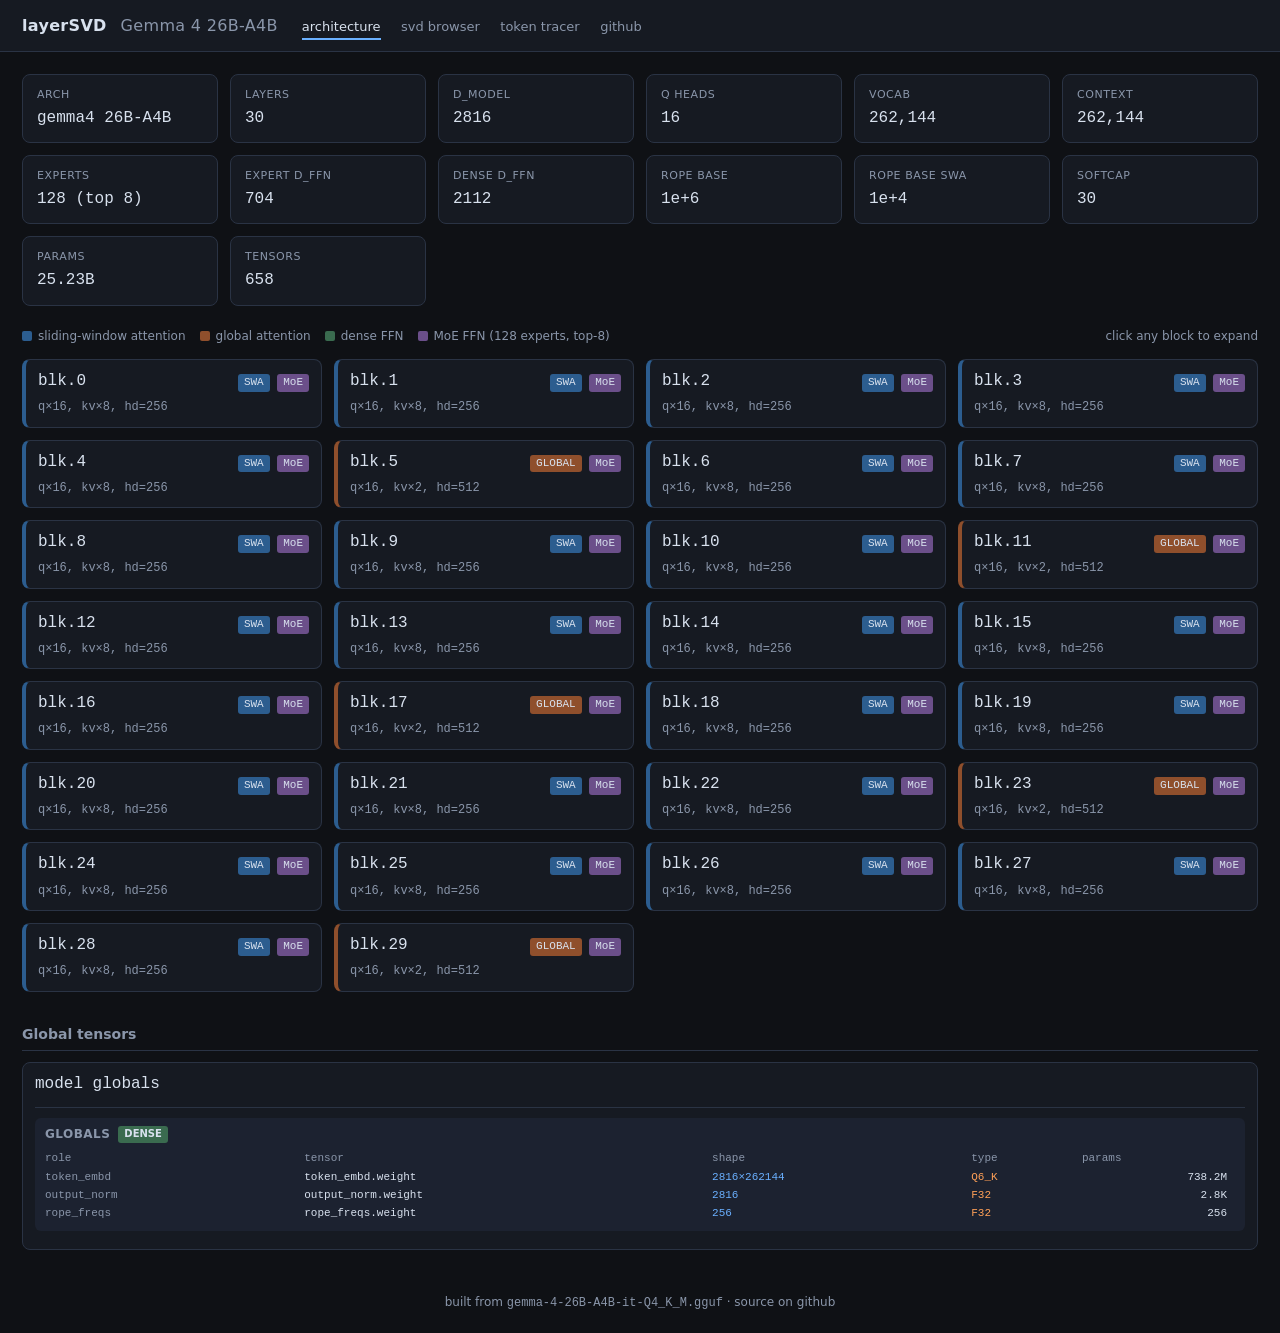
==== docs/index.html @ 393f5fd6 "Initial layerSVD: Gemma 4 26B-A4B architecture map, SVD bases, and concept tracer Static GitHub Page" ====
<!doctype html>
<html lang="en">
<head>
<meta charset="utf-8">
<title>layerSVD — Gemma 4 26B-A4B architecture map</title>
<meta name="viewport" content="width=device-width,initial-scale=1">
<link rel="stylesheet" href="css/style.css">
</head>
<body>
<header class="topbar">
  <h1>layerSVD <span class="muted">Gemma 4 26B-A4B</span></h1>
  <nav>
    <a class="active" href="index.html">architecture</a>
    <a href="svd.html">svd browser</a>
    <a href="trace.html">token tracer</a>
    <a href="https://github.com/vinnylarouge/layerSVD" target="_blank" rel="noopener">github</a>
  </nav>
</header>

<main>
  <section id="model-summary"></section>

  <div class="legend">
    <span><span class="swatch" style="background:var(--swa)"></span>sliding-window attention</span>
    <span><span class="swatch" style="background:var(--global)"></span>global attention</span>
    <span><span class="swatch" style="background:var(--dense)"></span>dense FFN</span>
    <span><span class="swatch" style="background:var(--moe)"></span>MoE FFN (128 experts, top-8)</span>
    <span style="margin-left:auto;color:var(--text-dim)">click any block to expand</span>
  </div>

  <div id="layers" class="layers"></div>

  <section style="margin-top:32px">
    <h2 style="font-size:14px; color:var(--text-dim); border-bottom:1px solid var(--border); padding-bottom:6px;">Global tensors</h2>
    <div id="globals" class="layers"></div>
  </section>
</main>

<footer>
  built from <code>gemma-4-26B-A4B-it-Q4_K_M.gguf</code> &middot;
  <a href="https://github.com/vinnylarouge/layerSVD">source on github</a>
</footer>

<script src="js/d3.v7.min.js"></script>
<script src="js/data_loader.js"></script>
<script src="js/arch.js"></script>
</body>
</html>
---- docs/css/style.css ----
/* layerSVD shared styles */

:root {
  --bg: #0f1115;
  --panel: #161a22;
  --panel-2: #1c2230;
  --border: #2a3344;
  --text: #d8e1ee;
  --text-dim: #8a96aa;
  --accent: #6ab0ff;
  --accent-warm: #ffa057;
  --swa: #2c5d8f;
  --global: #8f4f2c;
  --moe: #6b4f8a;
  --dense: #3a6b4f;
  --good: #57c98a;
  --warn: #ffcb47;
  --bad: #ff6f6f;
  --mono: ui-monospace, "SF Mono", "Cascadia Code", Menlo, Consolas, monospace;
}

* { box-sizing: border-box; }

html, body {
  margin: 0;
  padding: 0;
  background: var(--bg);
  color: var(--text);
  font-family: system-ui, -apple-system, "Segoe UI", Roboto, Helvetica, Arial, sans-serif;
  font-size: 14px;
  line-height: 1.45;
}

a { color: var(--accent); text-decoration: none; }
a:hover { text-decoration: underline; }

.topbar {
  display: flex;
  align-items: baseline;
  gap: 24px;
  padding: 14px 22px;
  background: var(--panel);
  border-bottom: 1px solid var(--border);
  position: sticky;
  top: 0;
  z-index: 10;
}
.topbar h1 {
  margin: 0;
  font-size: 16px;
  font-weight: 600;
  letter-spacing: 0.02em;
}
.topbar h1 span.muted {
  color: var(--text-dim);
  font-weight: 400;
  margin-left: 8px;
}
.topbar nav a {
  margin-right: 16px;
  font-size: 13px;
  color: var(--text-dim);
}
.topbar nav a.active { color: var(--text); border-bottom: 2px solid var(--accent); padding-bottom: 4px; }

main {
  padding: 22px;
  max-width: 1400px;
  margin: 0 auto;
}

.summary {
  display: grid;
  grid-template-columns: repeat(auto-fit, minmax(180px, 1fr));
  gap: 12px;
  margin-bottom: 22px;
}
.summary .card {
  background: var(--panel);
  border: 1px solid var(--border);
  border-radius: 8px;
  padding: 12px 14px;
}
.summary .card .label { color: var(--text-dim); font-size: 11px; text-transform: uppercase; letter-spacing: 0.05em; margin-bottom: 4px; }
.summary .card .value { font-family: var(--mono); font-size: 16px; }

.legend {
  display: flex;
  gap: 14px;
  margin-bottom: 14px;
  font-size: 12px;
  color: var(--text-dim);
  flex-wrap: wrap;
}
.legend .swatch {
  display: inline-block;
  width: 10px; height: 10px;
  border-radius: 2px;
  margin-right: 6px;
  vertical-align: middle;
}

.layers {
  display: grid;
  grid-template-columns: repeat(auto-fill, minmax(280px, 1fr));
  gap: 12px;
}
.layer-card {
  background: var(--panel);
  border: 1px solid var(--border);
  border-radius: 8px;
  padding: 10px 12px;
  cursor: pointer;
  transition: border-color .12s, transform .12s;
}
.layer-card:hover { border-color: var(--accent); transform: translateY(-1px); }
.layer-card.swa { border-left: 4px solid var(--swa); }
.layer-card.global { border-left: 4px solid var(--global); }
.layer-card.expanded { grid-column: 1 / -1; }
.layer-card .head {
  display: flex;
  align-items: baseline;
  justify-content: space-between;
  margin-bottom: 6px;
}
.layer-card .head .num { font-family: var(--mono); font-size: 16px; }
.layer-card .head .tags { font-size: 11px; color: var(--text-dim); }
.layer-card .head .tags .tag {
  display: inline-block;
  padding: 1px 6px;
  border-radius: 3px;
  margin-left: 4px;
  background: var(--panel-2);
  color: var(--text);
  font-family: var(--mono);
}
.layer-card .head .tags .tag.swa { background: var(--swa); }
.layer-card .head .tags .tag.global { background: var(--global); }
.layer-card .head .tags .tag.moe { background: var(--moe); }

.layer-card .summary-row {
  font-size: 12px;
  color: var(--text-dim);
  font-family: var(--mono);
}

.layer-detail {
  display: none;
  margin-top: 10px;
  border-top: 1px solid var(--border);
  padding-top: 10px;
}
.layer-card.expanded .layer-detail { display: block; }

.submodule {
  background: var(--panel-2);
  border-radius: 6px;
  padding: 8px 10px;
  margin-bottom: 8px;
}
.submodule h3 {
  margin: 0 0 6px 0;
  font-size: 12px;
  letter-spacing: 0.04em;
  text-transform: uppercase;
  color: var(--text-dim);
  display: flex;
  align-items: center;
  gap: 8px;
}
.submodule h3 .pill {
  font-size: 10px;
  padding: 1px 6px;
  border-radius: 3px;
  background: var(--bg);
  color: var(--text);
  letter-spacing: 0;
}
.submodule h3 .pill.dense { background: var(--dense); }
.submodule h3 .pill.moe { background: var(--moe); }

.tensor-table {
  width: 100%;
  font-family: var(--mono);
  font-size: 11px;
  border-collapse: collapse;
}
.tensor-table th {
  text-align: left;
  color: var(--text-dim);
  font-weight: 400;
  padding: 2px 8px 2px 0;
}
.tensor-table td {
  padding: 1px 8px 1px 0;
}
.tensor-table td.role { color: var(--text-dim); }
.tensor-table td.shape { color: var(--accent); }
.tensor-table td.type { color: var(--accent-warm); }
.tensor-table td.params { text-align: right; }

.tooltip {
  position: absolute;
  pointer-events: none;
  background: var(--panel-2);
  border: 1px solid var(--border);
  padding: 8px 10px;
  font-family: var(--mono);
  font-size: 11px;
  border-radius: 4px;
  z-index: 100;
  max-width: 320px;
}

footer {
  padding: 22px;
  text-align: center;
  color: var(--text-dim);
  font-size: 12px;
}
footer a { color: var(--text-dim); }
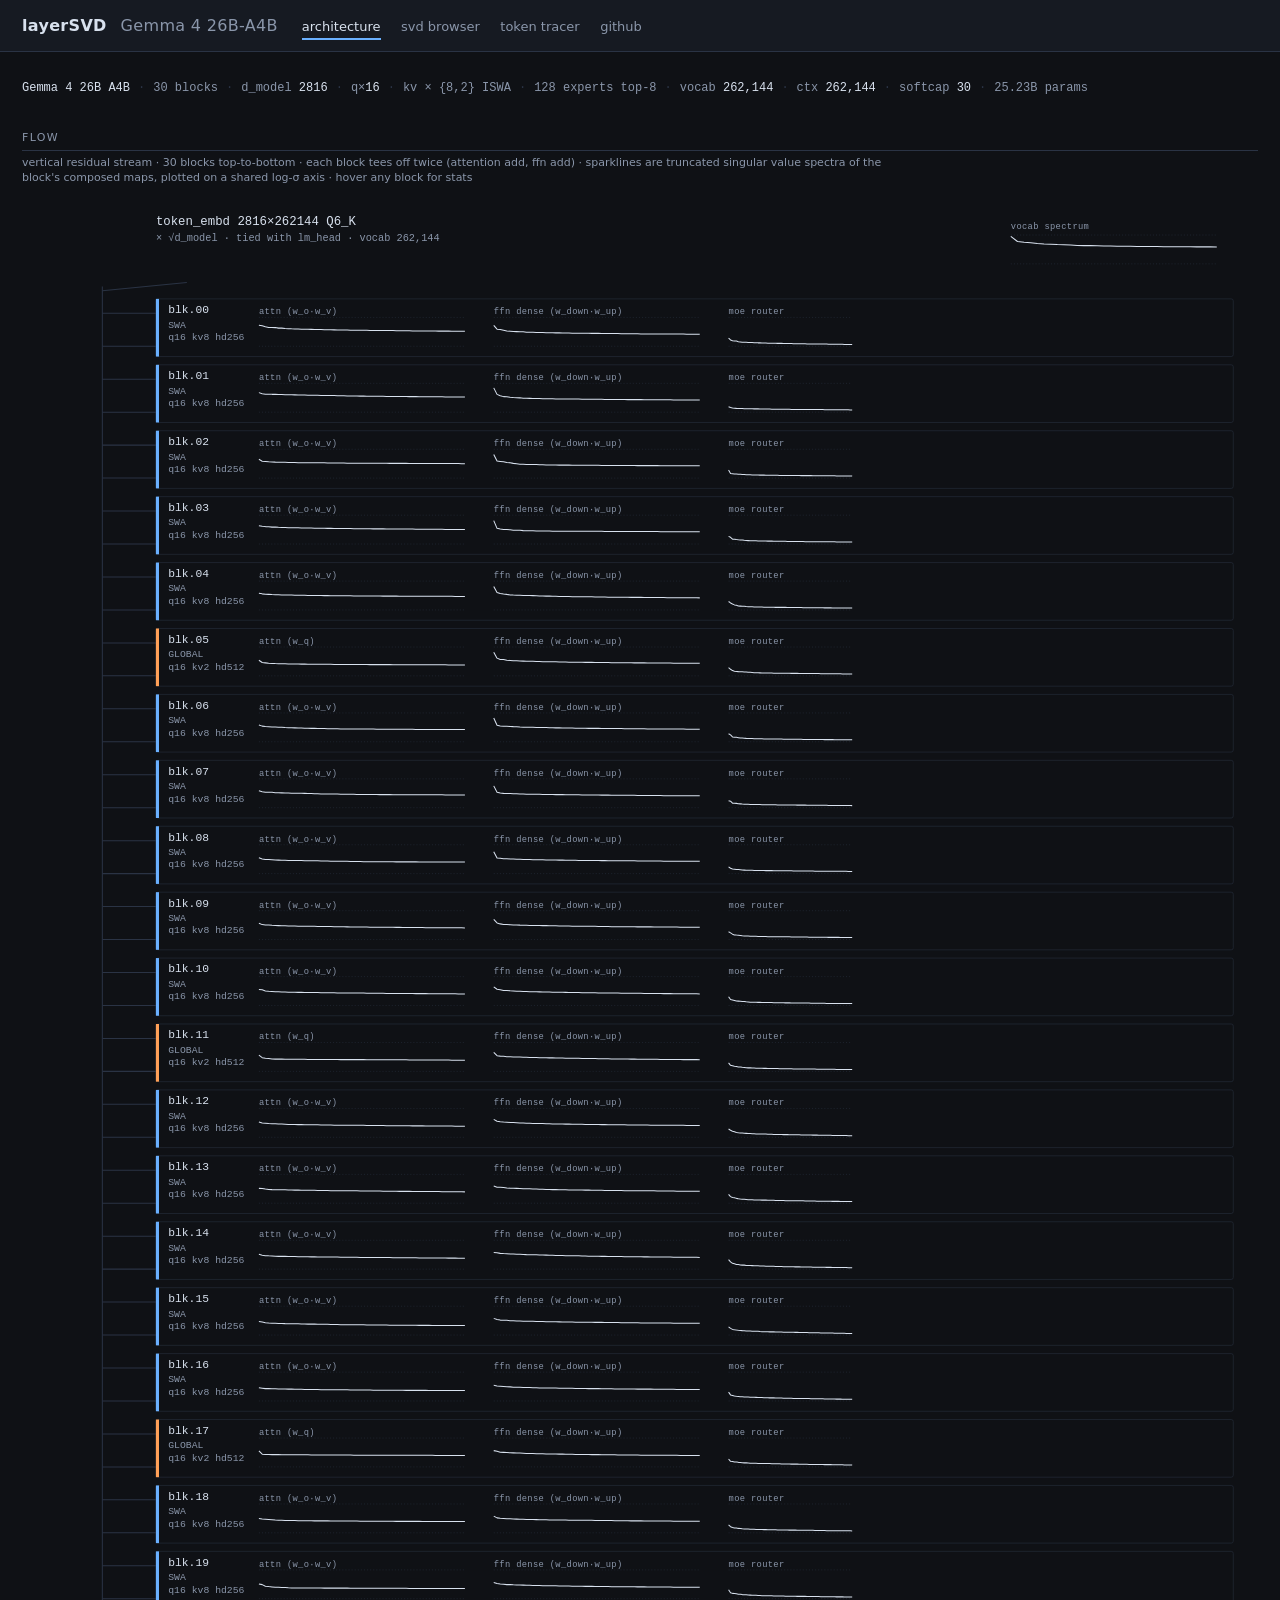
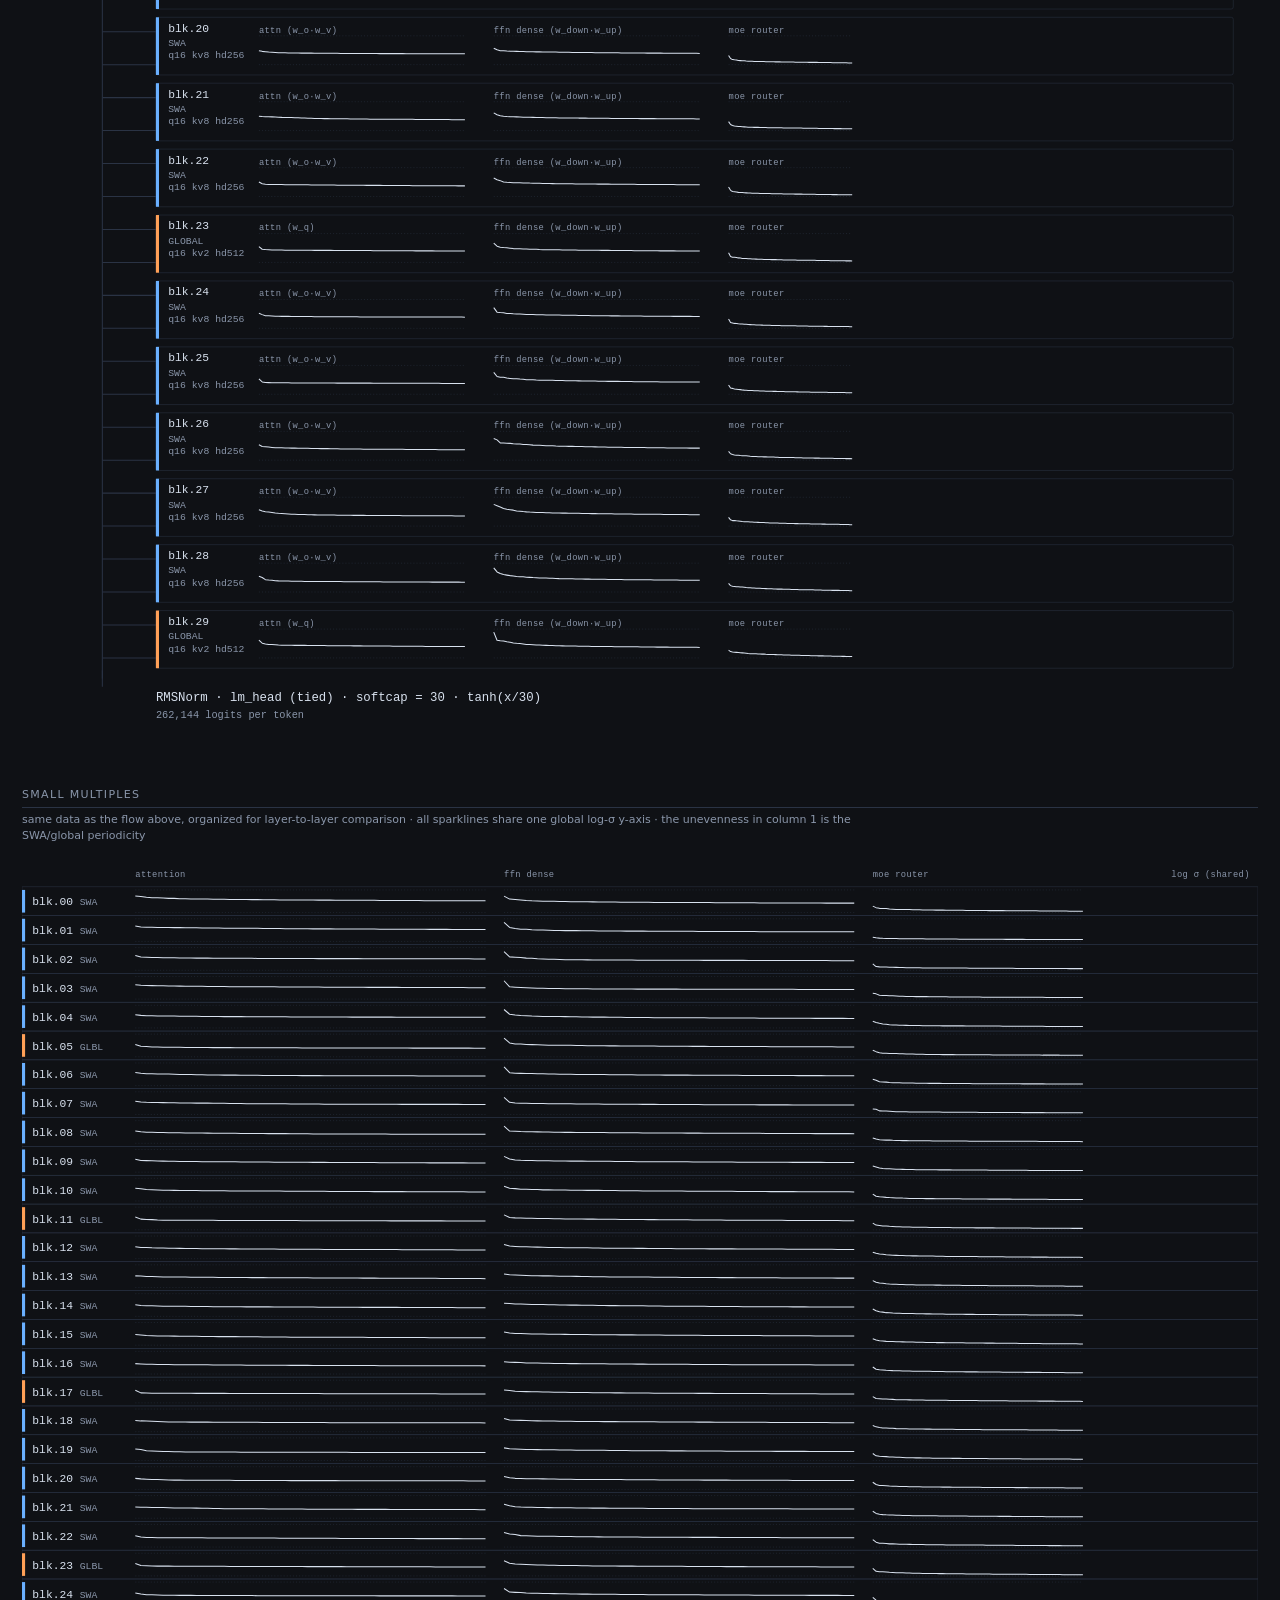
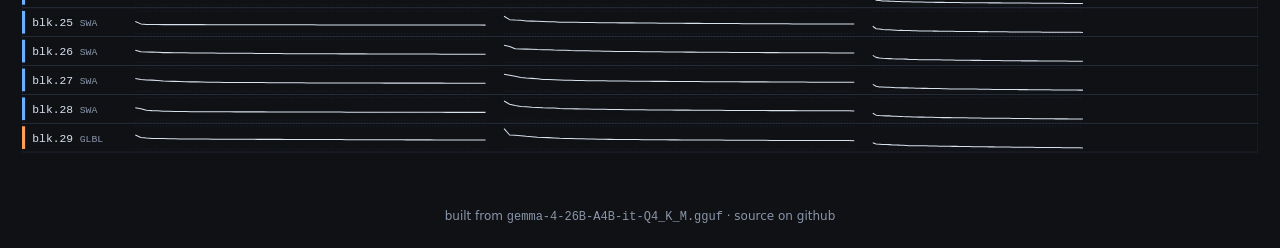
==== commit 173a30eb: "arch page: flowchart with residual rail + small-multiples ribbon Replaces the stat-table layer cards" ====
--- a/docs/index.html
+++ b/docs/index.html
@@ -2,7 +2,7 @@
 <html lang="en">
 <head>
 <meta charset="utf-8">
-<title>layerSVD — Gemma 4 26B-A4B architecture map</title>
+<title>layerSVD — Gemma 4 26B-A4B architecture</title>
 <meta name="viewport" content="width=device-width,initial-scale=1">
 <link rel="stylesheet" href="css/style.css">
 </head>
@@ -18,30 +18,35 @@
 </header>
 
 <main>
-  <section id="model-summary"></section>
+  <section id="model-line"></section>
 
-  <div class="legend">
-    <span><span class="swatch" style="background:var(--swa)"></span>sliding-window attention</span>
-    <span><span class="swatch" style="background:var(--global)"></span>global attention</span>
-    <span><span class="swatch" style="background:var(--dense)"></span>dense FFN</span>
-    <span><span class="swatch" style="background:var(--moe)"></span>MoE FFN (128 experts, top-8)</span>
-    <span style="margin-left:auto;color:var(--text-dim)">click any block to expand</span>
-  </div>
+  <section id="flow-section">
+    <h2 class="section-title">flow</h2>
+    <p class="section-sub">
+      vertical residual stream · 30 blocks top-to-bottom · each block tees off twice
+      (attention add, ffn add) · sparklines are truncated singular value spectra of the
+      block's composed maps, plotted on a shared log-σ axis · hover any block for stats
+    </p>
+    <div id="flow-wrap"><svg id="flow"></svg></div>
+  </section>
 
-  <div id="layers" class="layers"></div>
-
-  <section style="margin-top:32px">
-    <h2 style="font-size:14px; color:var(--text-dim); border-bottom:1px solid var(--border); padding-bottom:6px;">Global tensors</h2>
-    <div id="globals" class="layers"></div>
+  <section id="ribbon-section">
+    <h2 class="section-title">small multiples</h2>
+    <p class="section-sub">
+      same data as the flow above, organized for layer-to-layer comparison · all sparklines
+      share one global log-σ y-axis · the unevenness in column 1 is the SWA/global periodicity
+    </p>
+    <div id="ribbon-wrap"><svg id="ribbon"></svg></div>
   </section>
 </main>
+
+<div id="tooltip" class="tooltip" hidden></div>
 
 <footer>
   built from <code>gemma-4-26B-A4B-it-Q4_K_M.gguf</code> &middot;
   <a href="https://github.com/vinnylarouge/layerSVD">source on github</a>
 </footer>
 
-<script src="js/d3.v7.min.js"></script>
 <script src="js/data_loader.js"></script>
 <script src="js/arch.js"></script>
 </body>
--- a/docs/css/style.css
+++ b/docs/css/style.css
@@ -69,148 +69,144 @@
   margin: 0 auto;
 }
 
-.summary {
-  display: grid;
-  grid-template-columns: repeat(auto-fit, minmax(180px, 1fr));
-  gap: 12px;
-  margin-bottom: 22px;
-}
-.summary .card {
-  background: var(--panel);
-  border: 1px solid var(--border);
-  border-radius: 8px;
-  padding: 12px 14px;
-}
-.summary .card .label { color: var(--text-dim); font-size: 11px; text-transform: uppercase; letter-spacing: 0.05em; margin-bottom: 4px; }
-.summary .card .value { font-family: var(--mono); font-size: 16px; }
-
-.legend {
-  display: flex;
-  gap: 14px;
-  margin-bottom: 14px;
-  font-size: 12px;
-  color: var(--text-dim);
-  flex-wrap: wrap;
-}
-.legend .swatch {
-  display: inline-block;
-  width: 10px; height: 10px;
-  border-radius: 2px;
-  margin-right: 6px;
-  vertical-align: middle;
-}
-
-.layers {
-  display: grid;
-  grid-template-columns: repeat(auto-fill, minmax(280px, 1fr));
-  gap: 12px;
-}
-.layer-card {
-  background: var(--panel);
-  border: 1px solid var(--border);
-  border-radius: 8px;
-  padding: 10px 12px;
-  cursor: pointer;
-  transition: border-color .12s, transform .12s;
-}
-.layer-card:hover { border-color: var(--accent); transform: translateY(-1px); }
-.layer-card.swa { border-left: 4px solid var(--swa); }
-.layer-card.global { border-left: 4px solid var(--global); }
-.layer-card.expanded { grid-column: 1 / -1; }
-.layer-card .head {
-  display: flex;
-  align-items: baseline;
-  justify-content: space-between;
-  margin-bottom: 6px;
-}
-.layer-card .head .num { font-family: var(--mono); font-size: 16px; }
-.layer-card .head .tags { font-size: 11px; color: var(--text-dim); }
-.layer-card .head .tags .tag {
-  display: inline-block;
-  padding: 1px 6px;
-  border-radius: 3px;
-  margin-left: 4px;
-  background: var(--panel-2);
-  color: var(--text);
-  font-family: var(--mono);
-}
-.layer-card .head .tags .tag.swa { background: var(--swa); }
-.layer-card .head .tags .tag.global { background: var(--global); }
-.layer-card .head .tags .tag.moe { background: var(--moe); }
-
-.layer-card .summary-row {
-  font-size: 12px;
-  color: var(--text-dim);
-  font-family: var(--mono);
-}
-
-.layer-detail {
-  display: none;
-  margin-top: 10px;
-  border-top: 1px solid var(--border);
-  padding-top: 10px;
-}
-.layer-card.expanded .layer-detail { display: block; }
-
-.submodule {
-  background: var(--panel-2);
-  border-radius: 6px;
-  padding: 8px 10px;
-  margin-bottom: 8px;
-}
-.submodule h3 {
-  margin: 0 0 6px 0;
-  font-size: 12px;
+/* ----- one-line model summary at the top of the architecture page ----- */
+#model-line {
+  font-family: var(--mono);
+  font-size: 12px;
+  color: var(--text-dim);
+  margin: 6px 0 22px 0;
+}
+#model-line strong { color: var(--text); font-weight: 500; }
+#model-line .sep { color: var(--border); margin: 0 8px; }
+
+.section-title {
+  font-size: 11px;
+  letter-spacing: 0.12em;
+  text-transform: uppercase;
+  color: var(--text-dim);
+  font-weight: 500;
+  margin: 32px 0 4px 0;
+  border-bottom: 1px solid var(--border);
+  padding-bottom: 4px;
+}
+.section-sub {
+  font-size: 11px;
+  color: var(--text-dim);
+  margin: 0 0 14px 0;
+  max-width: 880px;
+}
+
+#flow-wrap, #ribbon-wrap {
+  background: transparent;
+}
+
+#flow {
+  display: block;
+  width: 100%;
+  height: auto;
+}
+#ribbon {
+  display: block;
+  width: 100%;
+  height: auto;
+}
+
+/* SVG style hooks */
+svg .rail        { stroke: var(--border); stroke-width: 1; }
+svg .tee         { stroke: var(--border); stroke-width: 1; }
+svg .block-bg    { fill: transparent; stroke: var(--border); stroke-width: 0.5; }
+svg .block-bg.hover { fill: var(--panel); }
+svg .block-mark.swa    { fill: var(--accent); }
+svg .block-mark.global { fill: var(--accent-warm); }
+svg .block-label {
+  fill: var(--text);
+  font-family: var(--mono);
+  font-size: 11px;
+  font-weight: 500;
+}
+svg .block-sub {
+  fill: var(--text-dim);
+  font-family: var(--mono);
+  font-size: 9.5px;
+}
+svg .spark-line {
+  fill: none;
+  stroke: var(--text);
+  stroke-width: 1;
+  stroke-linejoin: round;
+}
+svg .spark-base {
+  stroke: var(--border);
+  stroke-width: 0.5;
+  stroke-dasharray: 1 2;
+}
+svg .spark-label {
+  fill: var(--text-dim);
+  font-family: var(--mono);
+  font-size: 8.5px;
+  text-transform: lowercase;
   letter-spacing: 0.04em;
-  text-transform: uppercase;
-  color: var(--text-dim);
-  display: flex;
-  align-items: center;
-  gap: 8px;
-}
-.submodule h3 .pill {
+}
+svg .axis-text {
+  fill: var(--text-dim);
+  font-family: var(--mono);
+  font-size: 9px;
+}
+svg .panel-title {
+  fill: var(--text);
+  font-family: var(--mono);
+  font-size: 12px;
+  font-weight: 500;
+}
+svg .panel-sub {
+  fill: var(--text-dim);
+  font-family: var(--mono);
   font-size: 10px;
-  padding: 1px 6px;
-  border-radius: 3px;
-  background: var(--bg);
-  color: var(--text);
-  letter-spacing: 0;
-}
-.submodule h3 .pill.dense { background: var(--dense); }
-.submodule h3 .pill.moe { background: var(--moe); }
-
-.tensor-table {
-  width: 100%;
-  font-family: var(--mono);
-  font-size: 11px;
-  border-collapse: collapse;
-}
-.tensor-table th {
-  text-align: left;
-  color: var(--text-dim);
-  font-weight: 400;
-  padding: 2px 8px 2px 0;
-}
-.tensor-table td {
-  padding: 1px 8px 1px 0;
-}
-.tensor-table td.role { color: var(--text-dim); }
-.tensor-table td.shape { color: var(--accent); }
-.tensor-table td.type { color: var(--accent-warm); }
-.tensor-table td.params { text-align: right; }
-
+}
+
+svg g.block { cursor: pointer; }
+svg g.block:hover .block-bg { fill: var(--panel); }
+svg g.block:hover .spark-line { stroke: var(--accent); stroke-width: 1.25; }
+
+/* ----- floating tooltip overlay ----- */
 .tooltip {
-  position: absolute;
+  position: fixed;
   pointer-events: none;
   background: var(--panel-2);
   border: 1px solid var(--border);
-  padding: 8px 10px;
+  padding: 10px 12px;
   font-family: var(--mono);
   font-size: 11px;
   border-radius: 4px;
   z-index: 100;
-  max-width: 320px;
-}
+  max-width: 360px;
+  box-shadow: 0 4px 16px rgba(0,0,0,.35);
+}
+.tooltip .tt-head {
+  font-weight: 600;
+  font-size: 12px;
+  color: var(--text);
+  margin-bottom: 6px;
+}
+.tooltip .tt-line {
+  color: var(--text-dim);
+  margin: 1px 0;
+}
+.tooltip .tt-line strong { color: var(--text); font-weight: 500; }
+.tooltip table.tt-tensors {
+  width: 100%;
+  border-collapse: collapse;
+  margin-top: 8px;
+  font-size: 10px;
+}
+.tooltip table.tt-tensors td {
+  padding: 1px 6px 1px 0;
+  white-space: nowrap;
+}
+.tooltip table.tt-tensors td.role { color: var(--text-dim); }
+.tooltip table.tt-tensors td.shape { color: var(--accent); }
+.tooltip table.tt-tensors td.type  { color: var(--accent-warm); }
+.tooltip table.tt-tensors td.params { text-align: right; color: var(--text); }
 
 footer {
   padding: 22px;
